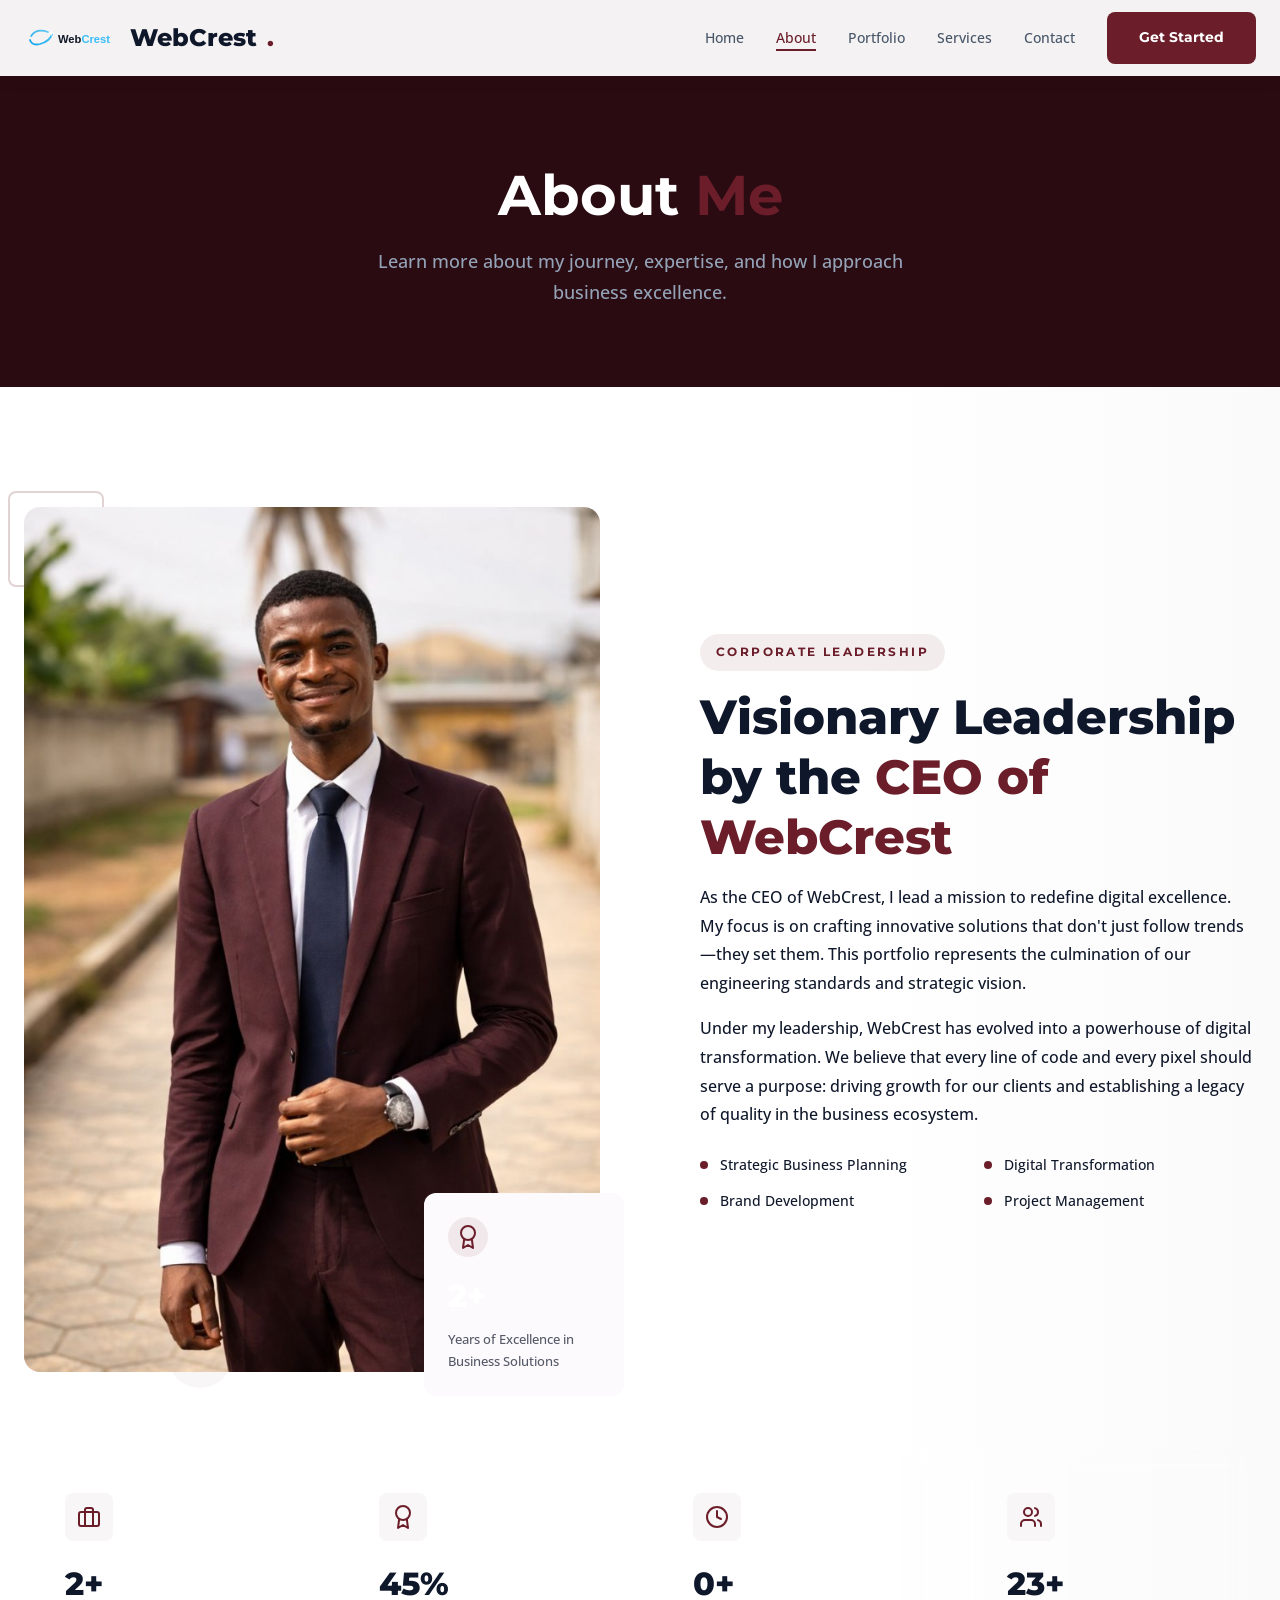
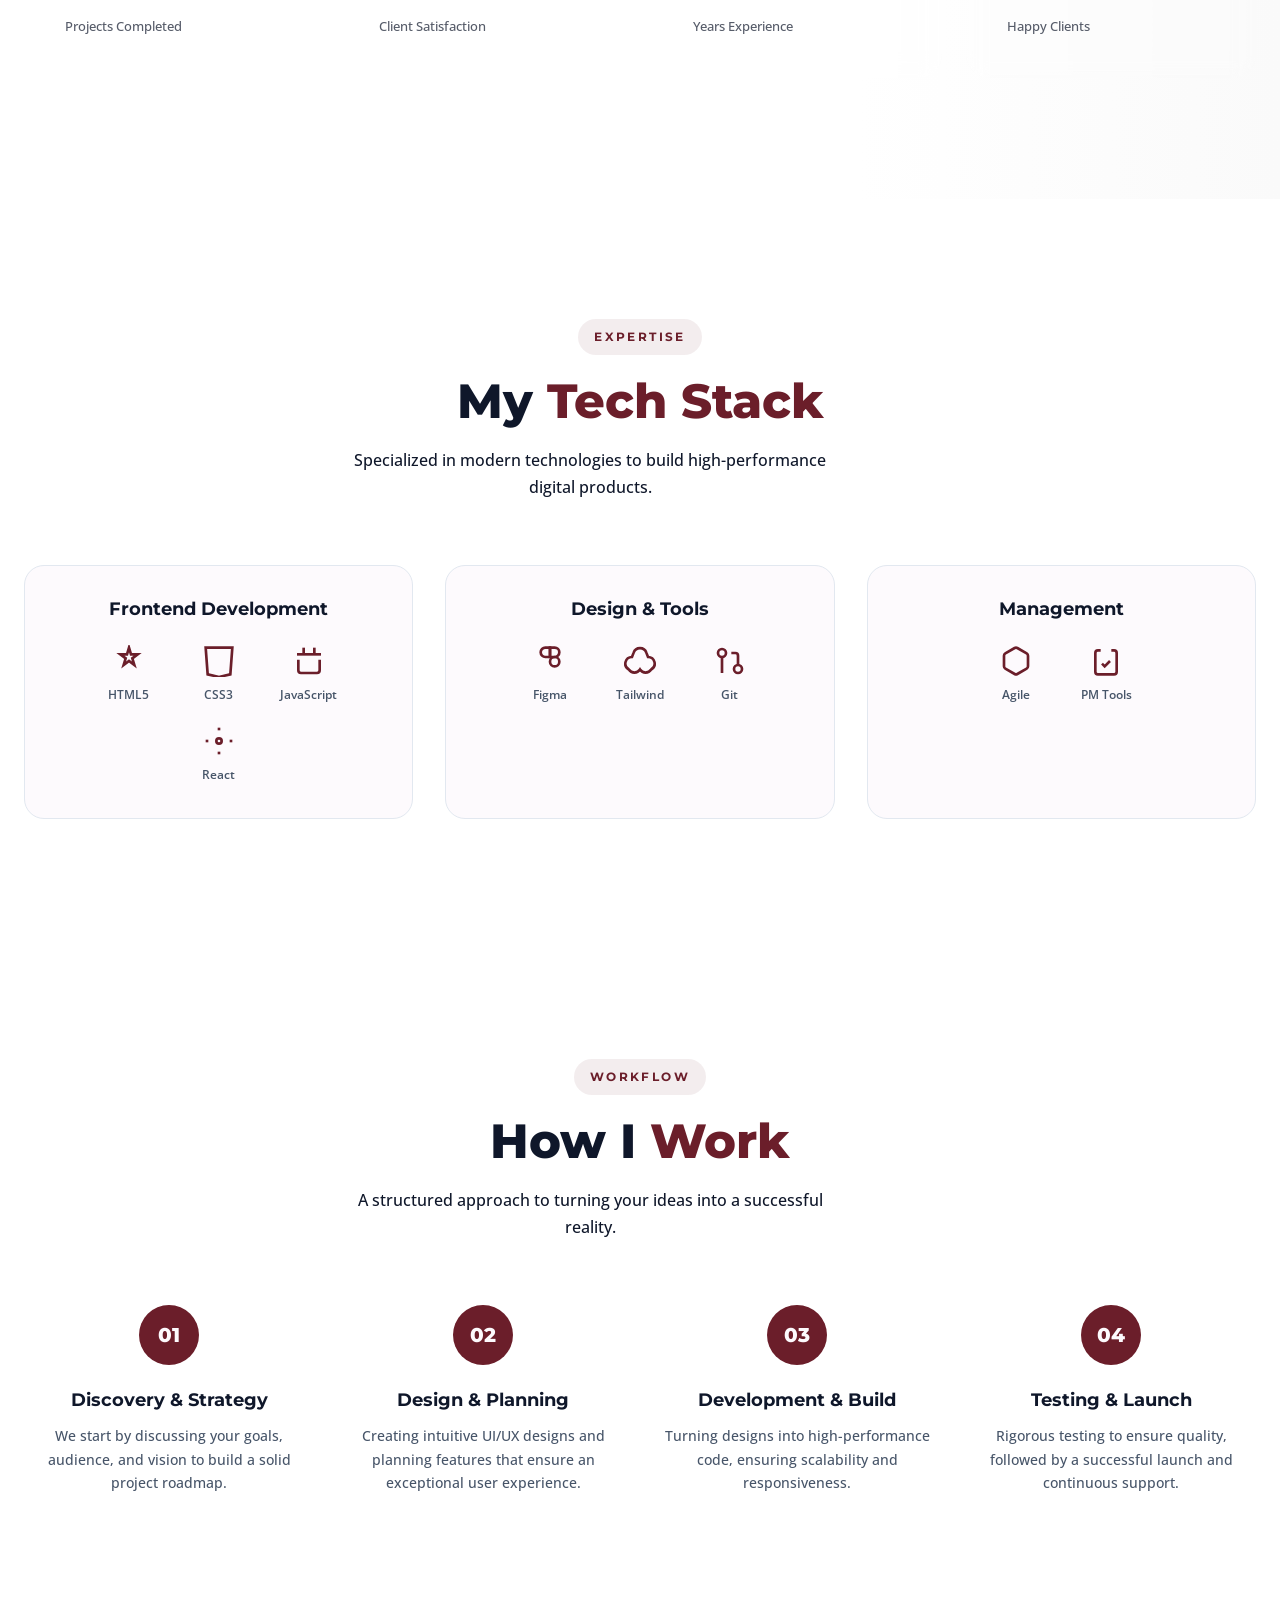
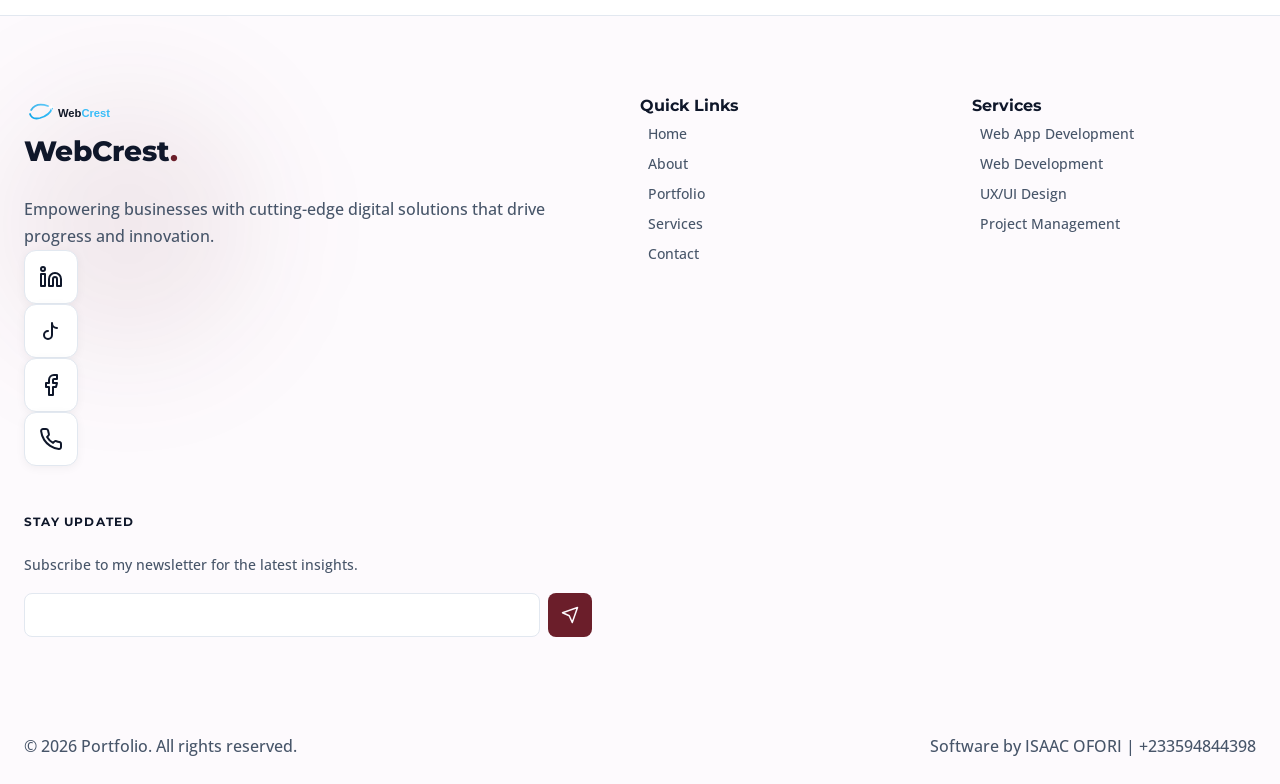
==== about.html @ c92a0d83 "Initial commit" ====
<!DOCTYPE html>
<html lang="en">

<head>
    <meta charset="UTF-8">
    <meta name="viewport" content="width=device-width, initial-scale=1.0">
    <title>About WebCrest | Digital Excellence</title>
    <link rel="preconnect" href="https://fonts.googleapis.com">
    <link rel="preconnect" href="https://fonts.gstatic.com" crossorigin>
    <link
        href="https://fonts.googleapis.com/css2?family=Montserrat:wght@100;200;300;400;500;600;700;800;900&family=Open+Sans:wght@300;400;500;600;700;800&display=swap"
        rel="stylesheet">
    <link rel="stylesheet" href="styles.css">
</head>

<body class="inner-page">
    <!-- Navigation -->
    <nav class="navbar" id="navbar">
        <div class="nav-container">
            <a href="index.html" class="logo">
                <img src="logo.svg" alt="WebCrest Logo" class="logo-img">
                WebCrest<span class="accent">.</span>
            </a>
            <button class="nav-toggle" id="navToggle" aria-label="Toggle menu">
                <span></span>
                <span></span>
                <span></span>
            </button>
            <ul class="nav-menu" id="navMenu">
                <li><a href="index.html" class="nav-link">Home</a></li>
                <li><a href="about.html" class="nav-link active">About</a></li>
                <li><a href="portfolio.html" class="nav-link">Portfolio</a></li>
                <li><a href="services.html" class="nav-link">Services</a></li>
                <li><a href="contact.html" class="nav-link">Contact</a></li>
                <li><a href="contact.html" class="btn-primary">Get Started</a></li>
            </ul>
        </div>
    </nav>

    <!-- Page Header -->
    <section class="page-header">
        <div class="container">
            <h1 class="scroll-animate">About <span class="accent">Me</span></h1>
            <p class="scroll-animate stagger-1">Learn more about my journey, expertise, and how I approach business
                excellence.</p>
        </div>
    </section>

    <!-- About Section -->
    <section id="about" class="about">
        <div class="container">
            <div class="about-grid">
                <div class="about-image-wrapper scroll-animate-left">
                    <div class="about-image">
                        <img src="ceo-portrait.jpg" alt="CEO of WebCrest - Professional Portrait">
                        <div class="experience-card">
                            <div class="exp-icon">
                                <svg width="24" height="24" viewBox="0 0 24 24" fill="none" stroke="currentColor"
                                    stroke-width="2" stroke-linecap="round" stroke-linejoin="round">
                                    <circle cx="12" cy="8" r="7" />
                                    <polyline points="8.21 13.89 7 23 12 20 17 23 15.79 13.88" />
                                </svg>
                            </div>
                            <div class="exp-number">2+</div>
                            <div class="exp-text">Years of Excellence in Business Solutions</div>
                        </div>
                        <div class="deco-square"></div>
                        <div class="deco-circle"></div>
                    </div>
                </div>
                <div class="about-content">
                    <span class="section-label scroll-animate">Corporate Leadership</span>
                    <h2 class="section-title scroll-animate stagger-1">Visionary Leadership by the <span
                            class="accent">CEO of WebCrest</span></h2>
                    <div class="about-text">
                        <p class="scroll-animate stagger-2">As the CEO of WebCrest, I lead a mission to redefine digital
                            excellence. My focus is on crafting innovative solutions that don't just follow trends—they
                            set them. This portfolio represents the culmination of our engineering standards and
                            strategic vision.</p>
                        <p class="scroll-animate stagger-3">Under my leadership, WebCrest has evolved into a powerhouse
                            of digital transformation. We believe that every line of code and every pixel should serve a
                            purpose: driving growth for our clients and establishing a legacy of quality in the business
                            ecosystem.</p>
                    </div>
                    <div class="about-features scroll-animate stagger-4">
                        <div class="feature-item">
                            <span class="feature-dot"></span>
                            <span>Strategic Business Planning</span>
                        </div>
                        <div class="feature-item">
                            <span class="feature-dot"></span>
                            <span>Digital Transformation</span>
                        </div>
                        <div class="feature-item">
                            <span class="feature-dot"></span>
                            <span>Brand Development</span>
                        </div>
                        <div class="feature-item">
                            <span class="feature-dot"></span>
                            <span>Project Management</span>
                        </div>
                    </div>
                </div>
            </div>
            <div class="stats-grid">
                <div class="stat-card scroll-animate-scale stagger-1">
                    <div class="stat-card-icon">
                        <svg width="24" height="24" viewBox="0 0 24 24" fill="none" stroke="currentColor"
                            stroke-width="2" stroke-linecap="round" stroke-linejoin="round">
                            <rect width="20" height="14" x="2" y="7" rx="2" ry="2" />
                            <path d="M16 21V5a2 2 0 0 0-2-2h-4a2 2 0 0 0-2 2v16" />
                        </svg>
                    </div>
                    <div class="stat-card-number" data-target="5">0</div>
                    <div class="stat-card-label">Projects Completed</div>
                </div>
                <div class="stat-card scroll-animate-scale stagger-2">
                    <div class="stat-card-icon">
                        <svg width="24" height="24" viewBox="0 0 24 24" fill="none" stroke="currentColor"
                            stroke-width="2" stroke-linecap="round" stroke-linejoin="round">
                            <circle cx="12" cy="8" r="7" />
                            <polyline points="8.21 13.89 7 23 12 20 17 23 15.79 13.88" />
                        </svg>
                    </div>
                    <div class="stat-card-number" data-target="98" data-suffix="%">0</div>
                    <div class="stat-card-label">Client Satisfaction</div>
                </div>
                <div class="stat-card scroll-animate-scale stagger-3">
                    <div class="stat-card-icon">
                        <svg width="24" height="24" viewBox="0 0 24 24" fill="none" stroke="currentColor"
                            stroke-width="2" stroke-linecap="round" stroke-linejoin="round">
                            <circle cx="12" cy="12" r="10" />
                            <polyline points="12 6 12 12 16 14" />
                        </svg>
                    </div>
                    <div class="stat-card-number" data-target="2">0</div>
                    <div class="stat-card-label">Years Experience</div>
                </div>
                <div class="stat-card scroll-animate-scale stagger-4">
                    <div class="stat-card-icon">
                        <svg width="24" height="24" viewBox="0 0 24 24" fill="none" stroke="currentColor"
                            stroke-width="2" stroke-linecap="round" stroke-linejoin="round">
                            <path d="M16 21v-2a4 4 0 0 0-4-4H6a4 4 0 0 0-4 4v2" />
                            <circle cx="9" cy="7" r="4" />
                            <path d="M22 21v-2a4 4 0 0 0-3-3.87" />
                            <path d="M16 3.13a4 4 0 0 1 0 7.75" />
                        </svg>
                    </div>
                    <div class="stat-card-number" data-target="50">0</div>
                    <div class="stat-card-label">Happy Clients</div>
                </div>
            </div>
        </div>
    </section>

    <!-- Tech Stack Section -->
    <section class="tech-stack section-padding">
        <div class="container">
            <div class="section-header text-center">
                <span class="section-label scroll-animate">Expertise</span>
                <h2 class="section-title scroll-animate stagger-1">My <span class="accent">Tech Stack</span></h2>
                <p class="section-subtitle scroll-animate stagger-2">Specialized in modern technologies to build
                    high-performance digital products.</p>
            </div>
            <div class="tech-grid">
                <!-- Frontend -->
                <div class="tech-category scroll-animate stagger-1">
                    <h3>Frontend Development</h3>
                    <div class="tech-icons">
                        <div class="tech-item" title="HTML5"><svg width="32" height="32" viewBox="0 0 24 24" fill="none"
                                stroke="currentColor" stroke-width="2">
                                <path d="M12 2l1.5 5h5l-4 3 1.5 5-4-3-4 3 1.5-5-4-3h5z" />
                            </svg><span>HTML5</span></div>
                        <div class="tech-item" title="CSS3"><svg width="32" height="32" viewBox="0 0 24 24" fill="none"
                                stroke="currentColor" stroke-width="2">
                                <path d="M2 2l1.5 20 8.5 2 8.5-2 1.5-20h-17z" />
                            </svg><span>CSS3</span></div>
                        <div class="tech-item" title="JavaScript"><svg width="32" height="32" viewBox="0 0 24 24"
                                fill="none" stroke="currentColor" stroke-width="2">
                                <path d="M4 11v8a2 2 0 0 0 2 2h12a2 2 0 0 0 2-2v-8" />
                                <path d="M16 2v4" />
                                <path d="M8 2v4" />
                                <path d="M3 7h18" />
                            </svg><span>JavaScript</span></div>
                        <div class="tech-item" title="React"><svg width="32" height="32" viewBox="0 0 24 24" fill="none"
                                stroke="currentColor" stroke-width="2">
                                <circle cx="12" cy="12" r="2" />
                                <path d="M12 2v2" />
                                <path d="M12 20v2" />
                                <path d="M20 12h2" />
                                <path d="M2 12h2" />
                            </svg><span>React</span></div>
                    </div>
                </div>
                <!-- UI/UX & Design -->
                <div class="tech-category scroll-animate stagger-2">
                    <h3>Design & Tools</h3>
                    <div class="tech-icons">
                        <div class="tech-item" title="Figma"><svg width="32" height="32" viewBox="0 0 24 24" fill="none"
                                stroke="currentColor" stroke-width="2">
                                <path d="M5 5.5A3.5 3.5 0 0 1 8.5 2H12v7H8.5A3.5 3.5 0 0 1 5 5.5z" />
                                <path d="M12 2h3.5A3.5 3.5 0 0 1 19 5.5a3.5 3.5 0 0 1-3.5 3.5H12V2z" />
                                <path d="M12 12.5a3.5 3.5 0 1 1 7 0 3.5 3.5 0 1 1-7 0z" />
                            </svg><span>Figma</span></div>
                        <div class="tech-item" title="Tailwind CSS"><svg width="32" height="32" viewBox="0 0 24 24"
                                fill="none" stroke="currentColor" stroke-width="2">
                                <path
                                    d="M20.39 18.39A5 5 0 0 0 18 9l-1.25-3.25a5 5 0 0 0-9.5 0L6 9A5 5 0 0 0 3.61 18.39a5 5 0 0 0 8.39 0 5 5 0 0 0 8.39 0z" />
                            </svg><span>Tailwind</span></div>
                        <div class="tech-item" title="Git"><svg width="32" height="32" viewBox="0 0 24 24" fill="none"
                                stroke="currentColor" stroke-width="2">
                                <circle cx="18" cy="18" r="3" />
                                <circle cx="6" cy="6" r="3" />
                                <path d="M13 6h3a2 2 0 0 1 2 2v7" />
                                <line x1="6" y1="9" x2="6" y2="21" />
                            </svg><span>Git</span></div>
                    </div>
                </div>
                <!-- Management -->
                <div class="tech-category scroll-animate stagger-3">
                    <h3>Management</h3>
                    <div class="tech-icons">
                        <div class="tech-item" title="Agile"><svg width="32" height="32" viewBox="0 0 24 24" fill="none"
                                stroke="currentColor" stroke-width="2">
                                <path
                                    d="M21 16V8a2 2 0 0 0-1-1.73l-7-4a2 2 0 0 0-2 0l-7 4A2 2 0 0 0 3 8v8a2 2 0 0 0 1 1.73l7 4a2 2 0 0 0 2 0l7-4A2 2 0 0 0 21 16z" />
                            </svg><span>Agile</span></div>
                        <div class="tech-item" title="PM Tools"><svg width="32" height="32" viewBox="0 0 24 24"
                                fill="none" stroke="currentColor" stroke-width="2">
                                <path d="M16 4h2a2 2 0 0 1 2 2v14a2 2 0 0 1-2 2H6a2 2 0 0 1-2-2V6a2 2 0 0 1 2-2h2" />
                                <path d="m9 14 2 2 4-4" />
                            </svg><span>PM Tools</span></div>
                    </div>
                </div>
            </div>
        </div>
    </section>

    <!-- My Process Section -->
    <section class="process section-padding">
        <div class="container">
            <div class="section-header text-center">
                <span class="section-label scroll-animate">Workflow</span>
                <h2 class="section-title scroll-animate stagger-1">How I <span class="accent">Work</span></h2>
                <p class="section-subtitle scroll-animate stagger-2">A structured approach to turning your ideas into a
                    successful reality.</p>
            </div>
            <div class="process-steps">
                <div class="process-step scroll-animate-left stagger-1">
                    <div class="step-number">01</div>
                    <div class="step-content">
                        <h3>Discovery & Strategy</h3>
                        <p>We start by discussing your goals, audience, and vision to build a solid project roadmap.</p>
                    </div>
                </div>
                <div class="process-step scroll-animate-left stagger-2">
                    <div class="step-number">02</div>
                    <div class="step-content">
                        <h3>Design & Planning</h3>
                        <p>Creating intuitive UI/UX designs and planning features that ensure an exceptional user
                            experience.</p>
                    </div>
                </div>
                <div class="process-step scroll-animate-left stagger-3">
                    <div class="step-number">03</div>
                    <div class="step-content">
                        <h3>Development & Build</h3>
                        <p>Turning designs into high-performance code, ensuring scalability and responsiveness.</p>
                    </div>
                </div>
                <div class="process-step scroll-animate-left stagger-4">
                    <div class="step-number">04</div>
                    <div class="step-content">
                        <h3>Testing & Launch</h3>
                        <p>Rigorous testing to ensure quality, followed by a successful launch and continuous support.
                        </p>
                    </div>
                </div>
            </div>
        </div>
    </section>

    <!-- Footer -->
    <footer class="footer">
        <div class="footer-bg">
            <div class="gradient-orb orb-1"></div>
            <div class="gradient-orb orb-2"></div>
        </div>
        <div class="container">
            <div class="footer-grid">
                <div class="footer-brand scroll-animate">
                    <a href="index.html" class="footer-logo logo" style="font-size: 28px; margin-bottom: 20px;">
                        <img src="logo.svg" alt="WebCrest Logo" class="logo-img">
                        WebCrest<span class="accent">.</span>
                    </a>
                    <p class="footer-desc">Empowering businesses with cutting-edge digital solutions that drive progress
                        and innovation.</p>
                    <div class="footer-social">
                        <a href="https://www.linkedin.com/search/results/all/?keywords=ISAAC%20OFORI" target="_blank"
                            class="social-link" title="LinkedIn"><svg width="18" height="18" viewBox="0 0 24 24"
                                fill="none" stroke="currentColor" stroke-width="2" stroke-linecap="round"
                                stroke-linejoin="round">
                                <path
                                    d="M16 8a6 6 0 0 1 6 6v7h-4v-7a2 2 0 0 0-2-2 2 2 0 0 0-2 2v7h-4v-7a6 6 0 0 1 6-6z" />
                                <rect width="4" height="12" x="2" y="9" />
                                <circle cx="4" cy="4" r="2" />
                            </svg></a>
                        <a href="https://www.tiktok.com/@isaacofori" target="_blank" class="social-link"
                            title="TikTok"><svg width="18" height="18" viewBox="0 0 24 24" fill="none"
                                stroke="currentColor" stroke-width="2" stroke-linecap="round" stroke-linejoin="round">
                                <path d="M9 12a4 4 0 1 0 4 4V4a5 5 0 0 0 5 5" />
                            </svg></a>
                        <a href="https://www.facebook.com/isaacofori.official" target="_blank" class="social-link"
                            title="Facebook"><svg width="18" height="18" viewBox="0 0 24 24" fill="none"
                                stroke="currentColor" stroke-width="2" stroke-linecap="round" stroke-linejoin="round">
                                <path d="M18 2h-3a5 5 0 0 0-5 5v3H7v4h3v8h4v-8h3l1-4h-4V7a1 1 0 0 1 1-1h3z" />
                            </svg></a>
                        <a href="https://wa.me/233594844398" target="_blank" class="social-link" title="WhatsApp"><svg
                                width="18" height="18" viewBox="0 0 24 24" fill="none" stroke="currentColor"
                                stroke-width="2" stroke-linecap="round" stroke-linejoin="round">
                                <path
                                    d="M22 16.92v3a2 2 0 0 1-2.18 2 19.79 19.79 0 0 1-8.63-3.07 19.5 19.5 0 0 1-6-6 19.79 19.79 0 0 1-3.07-8.67A2 2 0 0 1 4.11 2h3a2 2 0 0 1 2 1.72 12.84 12.84 0 0 0 .7 2.81 2 2 0 0 1-.45 2.11L8.09 9.91a16 16 0 0 0 6 6l1.27-1.27a2 2 0 0 1 2.11-.45 12.84 12.84 0 0 0 2.81.7A2 2 0 0 1 22 16.92z" />
                            </svg></a>
                    </div>
                </div>
                <div class="footer-nav scroll-animate stagger-1">
                    <h4>Quick Links</h4>
                    <ul class="footer-links">
                        <li><a href="index.html">Home</a></li>
                        <li><a href="about.html">About</a></li>
                        <li><a href="portfolio.html">Portfolio</a></li>
                        <li><a href="services.html">Services</a></li>
                        <li><a href="contact.html">Contact</a></li>
                    </ul>
                </div>
                <div class="footer-services scroll-animate stagger-2">
                    <h4>Services</h4>
                    <ul class="footer-links">
                        <li><a href="services.html">Web App Development</a></li>
                        <li><a href="services.html">Web Development</a></li>
                        <li><a href="services.html">UX/UI Design</a></li>
                        <li><a href="services.html">Project Management</a></li>
                    </ul>
                </div>
                <div class="footer-newsletter scroll-animate stagger-3">
                    <h4>Stay Updated</h4>
                    <p>Subscribe to my newsletter for the latest insights.</p>
                    <form class="newsletter-form" id="newsletterForm">
                        <input type="email" placeholder="Email Address" required>
                        <button type="submit">
                            <svg width="18" height="18" viewBox="0 0 24 24" fill="none" stroke="currentColor"
                                stroke-width="2" stroke-linecap="round" stroke-linejoin="round">
                                <path d="m22 2-7 20-4-9-9-4 20-7z" />
                            </svg>
                        </button>
                    </form>
                    <div class="subscribe-success" id="subscribeSuccess" style="display: none;">Successfully subscribed!
                    </div>
                </div>
            </div>
            <div class="footer-bottom">
                <p>&copy; 2026 Portfolio. All rights reserved.</p>
                <p class="credits">Software by ISAAC OFORI | +233594844398</p>
            </div>
        </div>
    </footer>

    <script src="script.js"></script>
</body>

</html>
---- styles.css ----
/* ============================================
   PROFESSIONAL BUSINESS PORTFOLIO
   Modern CSS with Animations
   ============================================ */

/* CSS Variables */
:root {
    --color-primary: #ffffff;
    /* Pure White */
    --color-secondary: #fdfafd;
    /* Soft Warm Gray to complement maroon */
    --color-accent: #6b1e2a;
    /* Professional Maroon from suit */
    --color-accent-dark: #4a151d;
    /* Deep Burgundy for hover */
    --color-accent-soft: rgba(107, 30, 42, 0.08);
    --color-neutral: #f8f6f6;
    /* Light warm neutral */

    --color-text: #0f172a;
    /* High-contrast Navy Black */
    --color-text-muted: #475569;
    /* Professional Subtext Gray */
    --color-border: #e2e8f0;
    /* Soft border */

    --font-display: 'Montserrat', sans-serif;
    --font-body: 'Open Sans', sans-serif;

    --ease-push: cubic-bezier(0.34, 1.56, 0.64, 1);
    --ease-expo-out: cubic-bezier(0.16, 1, 0.3, 1);
    --ease-smooth: cubic-bezier(0.4, 0, 0.2, 1);

    --shadow-premium: 0 20px 50px rgba(74, 21, 29, 0.15);
    --shadow-glow: 0 0 20px rgba(107, 30, 42, 0.2);
}

/* Reset & Base */
*,
*::before,
*::after {
    margin: 0;
    padding: 0;
    box-sizing: border-box;
}

html {
    scroll-behavior: smooth;
}

body {
    font-family: var(--font-body);
    line-height: 1.7;
    /* More air for readability */
    color: var(--color-text);
    background-color: var(--color-primary);
    overflow-x: hidden;
    -webkit-font-smoothing: antialiased;
    font-weight: 500;
    /* Slightly heavier than normal */
}

section {
    position: relative;
    background-color: var(--color-primary);
}

.section-padding {
    padding: 120px 0;
}

.navbar.scrolled {
    background: rgba(255, 255, 255, 0.95);
    backdrop-filter: blur(10px);
    border-bottom: 1px solid var(--color-border);
    box-shadow: 0 4px 20px rgba(0, 0, 0, 0.03);
}

.nav-link:hover,
.nav-link.active {
    color: var(--color-accent) !important;
}

.service-card-icon,
.stat-card-icon,
.portfolio-arrow svg {
    color: var(--color-accent);
}

.logo {
    color: #111827;
}

/* Custom Scrollbar */
::-webkit-scrollbar {
    width: 10px;
}

::-webkit-scrollbar-track {
    background: var(--color-primary);
}

::-webkit-scrollbar-thumb {
    background: #cbd5e1;
    border-radius: 5px;
    border: 3px solid var(--color-primary);
}

::-webkit-scrollbar-thumb:hover {
    background: var(--color-accent);
}

h1,
h2,
h3,
h4,
h5,
h6 {
    font-family: var(--font-display);
    color: var(--color-text);
    line-height: 1.25;
    font-weight: 700;
    text-rendering: optimizeLegibility;
}

a {
    text-decoration: none;
    color: inherit;
}

ul {
    list-style: none;
}

img {
    max-width: 100%;
    height: auto;
    display: block;
}

.container {
    width: 100%;
    max-width: 1400px;
    margin: 0 auto;
    padding: 0 24px;
}

.accent {
    color: var(--color-accent);
}

/* ============================================
   BUTTONS
   ============================================ */
.btn-primary,
.btn-secondary {
    display: inline-flex;
    align-items: center;
    justify-content: center;
    gap: 8px;
    padding: 14px 32px;
    font-family: var(--font-display);
    font-size: 14px;
    font-weight: 600;
    border-radius: 8px;
    transition: all 0.3s var(--ease-expo-out);
    cursor: pointer;
    border: none;
}

.btn-primary {
    background: var(--color-accent);
    color: #ffffff !important;
    font-weight: 700;
}

.btn-primary:hover {
    transform: translateY(-5px);
    background: var(--color-accent-dark);
}

.btn-secondary {
    background: transparent;
    color: var(--color-text);
    border: 1px solid var(--color-border);
}

.btn-secondary:hover {
    background: var(--color-secondary);
}

.btn-full {
    width: 100%;
}

/* ============================================
   NAVIGATION
   ============================================ */
.navbar {
    position: fixed;
    top: 0;
    left: 0;
    width: 100%;
    z-index: 1000;
    padding: 24px 0;
    transition: all 0.4s var(--ease-expo-out);
    background: transparent;
}

.navbar.scrolled {
    background: rgba(255, 255, 255, 0.95);
    backdrop-filter: blur(10px);
    -webkit-backdrop-filter: blur(10px);
    padding: 16px 0;
    border-bottom: 1px solid var(--color-border);
}

.scrolled .nav-link,
.scrolled .logo {
    color: var(--color-text);
}

.scrolled .nav-link:hover {
    color: var(--color-accent);
}

/* Page Header for Multi-page */
.page-header {
    padding: 160px 0 80px;
    background: #2a0b11;
    /* Deep Burgundy */
    color: #ffffff;
    /* High-contrast White */
    text-align: center;
}

.page-header h1 {
    font-size: clamp(36px, 5vw, 56px);
    margin-bottom: 16px;
    color: #ffffff;
    /* Explicit White */
}

.page-header p {
    font-size: 18px;
    max-width: 600px;
    margin: 0 auto;
    color: #94a3b8;
    /* Light text on dark bg */
}

.inner-page .navbar {
    background: rgba(255, 255, 255, 0.95);
    backdrop-filter: blur(10px);
    box-shadow: 0 2px 20px rgba(0, 0, 0, 0.05);
    padding: 12px 0;
}

.nav-link.active {
    color: var(--color-accent);
}

.nav-link.active::after {
    width: 100%;
}

.nav-container {
    display: flex;
    align-items: center;
    justify-content: space-between;
    max-width: 1400px;
    margin: 0 auto;
    padding: 0 24px;
}

.logo {
    display: flex;
    align-items: center;
    gap: 10px;
    font-family: var(--font-display);
    font-size: 24px;
    font-weight: 800;
    color: var(--color-text);
}

.logo-img {
    height: 32px;
    width: auto;
}

.nav-menu {
    display: flex;
    align-items: center;
    gap: 32px;
}

.nav-link {
    font-size: 14px;
    font-weight: 500;
    color: var(--color-text-muted);
    position: relative;
    transition: color 0.3s;
}

.nav-link::after {
    content: '';
    position: absolute;
    bottom: -4px;
    left: 50%;
    width: 0;
    height: 2px;
    background: var(--color-accent);
    transition: all 0.3s var(--ease-expo-out);
    transform: translateX(-50%);
}

.nav-link:hover {
    color: var(--color-accent);
}

.nav-link:hover::after {
    width: 100%;
}

.nav-toggle {
    display: none;
    flex-direction: column;
    gap: 5px;
    background: none;
    border: none;
    cursor: pointer;
    padding: 5px;
}

.nav-toggle span {
    display: block;
    width: 24px;
    height: 2px;
    background: var(--color-text);
    transition: all 0.3s var(--ease-expo-out);
}

/* ============================================
   HERO SECTION
   ============================================ */
.hero {
    position: relative;
    min-height: 100vh;
    display: flex;
    align-items: center;
    background: radial-gradient(circle at 0% 0%, rgba(107, 30, 42, 0.05) 0%, transparent 50%),
        radial-gradient(circle at 100% 100%, rgba(107, 30, 42, 0.05) 0%, transparent 50%),
        var(--color-primary);
    overflow: hidden;
    padding-top: 100px;
}

.section-label {
    display: inline-block;
    padding: 8px 16px;
    background: var(--color-accent-soft);
    color: var(--color-accent);
    font-family: var(--font-display);
    font-size: 12px;
    font-weight: 700;
    text-transform: uppercase;
    letter-spacing: 2px;
    border-radius: 100px;
    margin-bottom: 24px;
}

.hero-subtitle {
    color: var(--color-text-muted);
    font-size: 1.1rem;
    max-width: 600px;
    margin-bottom: 40px;
    line-height: 1.8;
}

.hero-shapes {
    position: absolute;
    inset: 0;
    pointer-events: none;
    overflow: hidden;
}

.shape {
    position: absolute;
    opacity: 0.1;
}

.circle-large {
    width: 500px;
    height: 500px;
    border: 2px solid var(--color-primary);
    border-radius: 50%;
    top: -100px;
    right: -100px;
    animation: float 5s ease-in-out infinite;
}

.circle-small {
    width: 120px;
    height: 120px;
    background: var(--color-accent);
    border-radius: 50%;
    top: 25%;
    right: 25%;
    animation: float 5s ease-in-out infinite 1s;
}

.rectangle {
    width: 80px;
    height: 80px;
    border: 2px solid var(--color-accent);
    bottom: 80px;
    right: 40px;
    transform: rotate(12deg);
    animation: float 5s ease-in-out infinite 2s;
}

.dots {
    top: 33%;
    left: 40px;
    display: grid;
    grid-template-columns: repeat(4, 8px);
    gap: 12px;
}

.dots::before {
    content: '';
    grid-column: 1 / -1;
    display: grid;
    grid-template-columns: repeat(4, 8px);
    gap: 12px;
}

.dots::before,
.dots::after {
    content: '';
}

.dots,
.dots::before,
.dots::after {
    background-image: radial-gradient(circle, var(--color-primary) 4px, transparent 4px);
    background-size: 20px 20px;
    width: 80px;
    height: 80px;
}

.curved-line {
    bottom: 0;
    right: 0;
    width: 50%;
    height: 50%;
    opacity: 0.1;
}

.hero-grid {
    display: grid;
    grid-template-columns: 1fr 1fr;
    gap: 60px;
    align-items: center;
}

.hero-content {
    max-width: 600px;
}

.availability-badge {
    display: inline-flex;
    align-items: center;
    gap: 8px;
    padding: 8px 16px;
    background: var(--color-neutral);
    border-radius: 50px;
    font-size: 12px;
    font-weight: 600;
    text-transform: uppercase;
    letter-spacing: 0.1em;
    margin-bottom: 24px;
    animation: fadeInUp 0.8s var(--ease-expo-out) 0.2s both;
}

.pulse-dot {
    width: 8px;
    height: 8px;
    background: var(--color-accent);
    border-radius: 50%;
    animation: pulse 2s ease-in-out infinite;
}

.hero-title {
    font-size: clamp(38px, 6vw, 70px);
    font-weight: 900;
    /* Max weight for maximum clarity */
    color: #020617;
    margin-bottom: 24px;
    letter-spacing: -1px;
}

.hero-title span {
    display: block;
    animation: fadeInUp 0.8s var(--ease-expo-out) both;
}

.hero-title span:nth-child(1) {
    animation-delay: 0.4s;
}

.hero-title span:nth-child(2) {
    animation-delay: 0.5s;
}

.hero-subtitle {
    color: #334155;
    /* Slate-700: Strong readability */
    font-size: 1.2rem;
    font-weight: 500;
    opacity: 1;
}

.hero-buttons {
    display: flex;
    gap: 16px;
    margin-bottom: 48px;
    animation: fadeInUp 0.8s var(--ease-expo-out) 0.9s both;
    flex-wrap: wrap;
}

.hero-stats {
    display: flex;
    gap: 40px;
    padding-top: 32px;
    border-top: 1px solid var(--color-border);
    animation: fadeInUp 0.8s var(--ease-expo-out) 1.1s both;
}

.stat-item .stat-number {
    font-family: var(--font-display);
    font-size: 32px;
    font-weight: 800;
    color: var(--color-text);
}

.stat-item .stat-label {
    font-size: 13px;
    color: var(--color-text);
    opacity: 0.6;
}

/* Hero Visual */
.hero-visual {
    display: flex;
    justify-content: center;
    align-items: center;
    animation: fadeIn 1s var(--ease-expo-out) 0.6s both;
}

.orbit-container {
    position: relative;
    width: 400px;
    height: 400px;
}

.orbit {
    position: absolute;
    border-radius: 50%;
    border: 2px solid var(--color-border);
}

.orbit-1 {
    inset: 0;
    animation: float 5s ease-in-out infinite;
}

.orbit-2 {
    inset: 32px;
    border-color: var(--color-accent);
    opacity: 0.2;
    animation: float 5s ease-in-out infinite 0.5s;
}

.center-card {
    position: absolute;
    inset: 64px;
    background: linear-gradient(135deg, var(--color-neutral), var(--color-secondary));
    border-radius: 50%;
    display: flex;
    flex-direction: column;
    align-items: center;
    justify-content: center;
    box-shadow: var(--shadow-card);
    animation: float 5s ease-in-out infinite 1s;
}

.center-stat {
    font-family: var(--font-display);
    font-size: 56px;
    font-weight: 800;
    color: var(--color-accent);
}

.center-label {
    font-size: 14px;
    font-weight: 500;
    color: var(--color-text);
}

.floating-element {
    position: absolute;
    animation: float 5s ease-in-out infinite;
}

.fe-1 {
    width: 60px;
    height: 60px;
    background: var(--color-accent);
    border-radius: 8px;
    top: -20px;
    right: 30%;
    transform: rotate(12deg);
    animation-delay: 0.3s;
    box-shadow: var(--shadow-accent);
}

.fe-2 {
    width: 45px;
    height: 45px;
    background: var(--color-primary);
    border-radius: 50%;
    bottom: 40px;
    left: -15px;
    animation-delay: 0.8s;
}

.fe-3 {
    width: 30px;
    height: 30px;
    border: 2px solid var(--color-accent);
    border-radius: 50%;
    top: 35%;
    right: -10px;
    animation-delay: 1.2s;
}

/* Scroll Indicator */
.scroll-indicator {
    position: absolute;
    bottom: 40px;
    left: 50%;
    transform: translateX(-50%);
    animation: bounce 2s ease-in-out infinite;
}

.mouse {
    width: 24px;
    height: 40px;
    border: 2px solid var(--color-primary);
    border-radius: 12px;
    display: flex;
    justify-content: center;
    padding-top: 8px;
    opacity: 0.3;
}

.wheel {
    width: 4px;
    height: 8px;
    background: var(--color-accent);
    border-radius: 2px;
    animation: scrollWheel 2s ease-in-out infinite;
}

/* ============================================
   SECTION COMMON STYLES
   ============================================ */
.section-label {
    display: inline-block;
    font-size: 12px;
    font-weight: 700;
    text-transform: uppercase;
    letter-spacing: 0.2em;
    color: var(--color-accent);
    margin-bottom: 16px;
}

.section-title {
    font-size: clamp(32px, 4vw, 48px);
    font-weight: 800;
    color: var(--color-text);
    margin-bottom: 16px;
}

.section-subtitle {
    font-size: 16px;
    color: var(--color-text);
    opacity: 0.7;
    max-width: 500px;
}

.section-header {
    text-align: center;
    max-width: 600px;
    margin: 0 auto 64px;
}

.text-center {
    text-align: center;
}

/* ============================================
   ABOUT SECTION
   ============================================ */
.about {
    padding: 120px 0;
    background: var(--color-secondary);
    position: relative;
    overflow: hidden;
}

.about::before {
    content: '';
    position: absolute;
    top: 0;
    right: 0;
    width: 33%;
    height: 100%;
    background: linear-gradient(to left, rgba(245, 245, 245, 0.5), transparent);
    pointer-events: none;
}

.about-grid {
    display: grid;
    grid-template-columns: 1fr 1fr;
    gap: 80px;
    align-items: center;
    margin-bottom: 80px;
}

.about-image {
    position: relative;
}

.about-image img {
    width: 100%;
    border-radius: 16px;
    box-shadow: var(--shadow-card-hover);
    transition: transform 0.7s var(--ease-expo-out);
}

.about-image:hover img {
    transform: scale(1.03);
}

.experience-card {
    position: absolute;
    bottom: -24px;
    right: -24px;
    background: var(--color-secondary);
    border-radius: 12px;
    padding: 24px;
    box-shadow: var(--shadow-card-hover);
    max-width: 200px;
    animation: float 5s ease-in-out infinite;
}

.exp-icon {
    width: 40px;
    height: 40px;
    background: var(--color-accent-soft);
    border-radius: 50%;
    display: flex;
    align-items: center;
    justify-content: center;
    color: var(--color-accent);
    margin-bottom: 12px;
}

.exp-number {
    font-family: var(--font-display);
    font-size: 32px;
    font-weight: 800;
    color: var(--color-primary);
    margin-bottom: 4px;
}

.exp-text {
    font-size: 13px;
    color: var(--color-text);
    opacity: 0.7;
}

.deco-square {
    position: absolute;
    top: -16px;
    left: -16px;
    width: 96px;
    height: 96px;
    border: 2px solid var(--color-accent);
    border-radius: 8px;
    opacity: 0.2;
    z-index: -1;
}

.deco-circle {
    position: absolute;
    bottom: -16px;
    left: 25%;
    width: 64px;
    height: 64px;
    background: var(--color-neutral);
    border-radius: 50%;
    z-index: -1;
}

.about-content {
    padding-left: 20px;
}

.about-text {
    margin-bottom: 24px;
}

.about-text p {
    margin-bottom: 16px;
    color: var(--color-text);
    opacity: 0.8;
    line-height: 1.8;
}

.about-features {
    display: grid;
    grid-template-columns: 1fr 1fr;
    gap: 12px;
    margin-bottom: 32px;
}

.feature-item {
    display: flex;
    align-items: center;
    gap: 12px;
    font-size: 14px;
    font-weight: 500;
}

.feature-dot {
    width: 8px;
    height: 8px;
    background: var(--color-accent);
    border-radius: 50%;
}

/* Stats Grid */
.stats-grid {
    display: grid;
    grid-template-columns: repeat(4, 1fr);
    gap: 24px;
}

.stat-card,
.portfolio-card,
.service-card,
.testimonial-card,
.info-card {
    background: rgba(255, 255, 255, 0.03);
    border: 1px solid rgba(255, 255, 255, 0.05);
    border-radius: 24px;
    padding: 40px;
    transition: all 0.5s var(--ease-expo-out);
    backdrop-filter: blur(10px);
}

.stat-card:hover,
.service-card:hover,
.portfolio-card:hover {
    transform: translateY(-10px);
    background: rgba(255, 255, 255, 0.06);
    border-color: var(--color-accent);
    box-shadow: 0 30px 60px rgba(0, 0, 0, 0.5);
}

.stat-card h3,
.service-card h3,
.portfolio-card h3 {
    color: var(--color-text);
}

.stat-card p,
.service-card p,
.portfolio-card p {
    color: var(--color-text-muted);
}

.stat-card-icon {
    width: 48px;
    height: 48px;
    background: var(--color-neutral);
    border-radius: 8px;
    display: flex;
    align-items: center;
    justify-content: center;
    margin-bottom: 16px;
    transition: all 0.3s;
}

.stat-card:hover .stat-card-icon {
    background: var(--color-accent);
    color: var(--color-secondary);
}

.stat-card-number {
    font-family: var(--font-display);
    font-size: 32px;
    font-weight: 800;
    color: var(--color-text);
    margin-bottom: 4px;
    transition: color 0.3s;
}

.stat-card:hover .stat-card-number {
    color: var(--color-accent);
}

.stat-card-label {
    font-size: 13px;
    color: var(--color-text);
    opacity: 0.7;
}

/* ============================================
   PORTFOLIO SECTION
   ============================================ */
.portfolio {
    padding: 120px 0;
    position: relative;
}

.portfolio,
.services,
.about,
.tech-stack,
.contact {
    background-color: var(--color-primary);
}

.portfolio::before,
.portfolio::after {
    content: '';
    position: absolute;
    left: 0;
    right: 0;
    height: 120px;
    pointer-events: none;
}

.portfolio::before {
    top: 0;
    background: linear-gradient(to bottom, var(--color-secondary), transparent);
}

.portfolio::after {
    bottom: 0;
    background: linear-gradient(to top, var(--color-secondary), transparent);
}

.portfolio-grid {
    display: grid;
    grid-template-columns: repeat(3, 1fr);
    gap: 24px;
    margin-bottom: 48px;
}

.portfolio-card {
    background: var(--color-secondary);
    border-radius: 16px;
    overflow: hidden;
    box-shadow: var(--shadow-card);
    transition: all 0.5s var(--ease-expo-out);
    position: relative;
}

.portfolio-card:hover {
    transform: translateY(-8px);
    box-shadow: var(--shadow-card-hover);
}

.portfolio-card.featured {
    grid-column: span 2;
    grid-row: span 1;
}

.portfolio-image {
    position: relative;
    overflow: hidden;
    aspect-ratio: 4/3;
}

.portfolio-card.featured .portfolio-image {
    aspect-ratio: 16/9;
}

.portfolio-image img {
    width: 100%;
    height: 100%;
    object-fit: cover;
    transition: transform 0.7s var(--ease-expo-out);
}

.portfolio-card:hover .portfolio-image img {
    transform: scale(1.1);
}

.portfolio-overlay {
    position: absolute;
    inset: 0;
    background: linear-gradient(to top, rgba(0, 0, 0, 0.9), rgba(0, 0, 0, 0.5), transparent);
    display: flex;
    flex-direction: column;
    justify-content: flex-end;
    padding: 24px;
    opacity: 0;
    transition: opacity 0.5s var(--ease-expo-out);
}

.portfolio-card:hover .portfolio-overlay {
    opacity: 1;
}

.portfolio-tags {
    display: flex;
    flex-wrap: wrap;
    gap: 8px;
    margin-bottom: 12px;
}

.portfolio-tags span {
    padding: 4px 12px;
    background: rgba(255, 255, 255, 0.2);
    backdrop-filter: blur(4px);
    border-radius: 50px;
    font-size: 11px;
    font-weight: 500;
    color: var(--color-secondary);
}

.portfolio-overlay h3 {
    color: var(--color-secondary);
    font-size: 20px;
    margin-bottom: 8px;
}

.portfolio-overlay p {
    color: rgba(255, 255, 255, 0.8);
    font-size: 14px;
    margin-bottom: 16px;
    display: -webkit-box;
    -webkit-line-clamp: 2;
    line-clamp: 2;
    -webkit-box-orient: vertical;
    overflow: hidden;
}

.portfolio-link {
    display: inline-flex;
    align-items: center;
    gap: 8px;
    color: var(--color-secondary);
    font-weight: 500;
    transition: color 0.3s;
}

.portfolio-link:hover {
    color: var(--color-accent);
}

.portfolio-content {
    padding: 20px;
    transition: opacity 0.3s;
}

.portfolio-card:hover .portfolio-content {
    opacity: 0;
}

.portfolio-category {
    font-size: 11px;
    font-weight: 700;
    text-transform: uppercase;
    letter-spacing: 0.1em;
    color: var(--color-accent);
    margin-bottom: 8px;
    display: block;
}

.portfolio-content h3 {
    font-size: 18px;
    margin-bottom: 8px;
    transition: color 0.3s;
}

.portfolio-card:hover .portfolio-content h3 {
    color: var(--color-accent);
}

.portfolio-content p {
    font-size: 14px;
    color: var(--color-text);
    opacity: 0.7;
    display: -webkit-box;
    -webkit-line-clamp: 2;
    -webkit-box-orient: vertical;
    line-clamp: 2;
    overflow: hidden;
}

.portfolio-arrow {
    position: absolute;
    top: 16px;
    right: 16px;
    width: 40px;
    height: 40px;
    background: var(--color-secondary);
    border-radius: 50%;
    display: flex;
    align-items: center;
    justify-content: center;
    opacity: 0;
    transform: scale(0.75);
    transition: all 0.5s var(--ease-expo-out);
    box-shadow: var(--shadow-card);
}

.portfolio-card:hover .portfolio-arrow {
    opacity: 1;
    transform: scale(1);
}

/* Services CTA */
.services-cta {
    background: #0f172a;
    /* Dark Navy for Contrast */
    border-radius: 24px;
    padding: 48px;
    display: flex;
    align-items: center;
    justify-content: space-between;
    gap: 32px;
}

.cta-content h3 {
    color: #ffffff;
    font-size: 24px;
    margin-bottom: 8px;
}

.cta-content p {
    color: rgba(255, 255, 255, 0.8);
}

.cta-button {
    display: inline-flex;
    align-items: center;
    gap: 8px;
    padding: 16px 32px;
    background: var(--color-accent);
    color: #000000;
    font-family: var(--font-display);
    font-size: 14px;
    font-weight: 600;
    border-radius: 8px;
    transition: all 0.3s var(--ease-expo-out);
    white-space: nowrap;
}

.cta-button:hover {
    background: var(--color-secondary);
    color: var(--color-primary);
    transform: translateY(-3px);
}

.footer {
    background: #050508;
    border-top: 1px solid var(--color-border);
    padding: 100px 0 50px;
}

.footer-desc,
.footer-links a,
.footer-newsletter p,
.footer-bottom p {
    color: var(--color-text-muted);
}

.social-link {
    width: 54px;
    height: 54px;
    background: #ffffff;
    border: 1px solid var(--color-border);
    color: var(--color-text);
    display: flex;
    align-items: center;
    justify-content: center;
    border-radius: 12px;
    transition: all 0.3s var(--ease-push);
    box-shadow: 0 2px 10px rgba(0, 0, 0, 0.05);
}

.social-link svg {
    width: 24px;
    /* Larger icons */
    height: 24px;
}

.social-link:hover {
    background: var(--color-accent);
    color: #000000;
    border-color: var(--color-accent);
    transform: translateY(-8px) scale(1.1);
}

.accent {
    color: var(--color-accent);
}

/* ============================================
   SERVICES SECTION
   ============================================ */
.services {
    padding: 120px 0;
    background: var(--color-secondary);
    position: relative;
    overflow: hidden;
}

.services-bg {
    position: absolute;
    inset: 0;
    pointer-events: none;
}

.connector-lines {
    position: absolute;
    top: 50%;
    left: 50%;
    transform: translate(-50%, -50%);
    width: 100%;
    height: 100%;
    opacity: 0.05;
}

.gradient-orb {
    position: absolute;
    border-radius: 50%;
    filter: blur(60px);
}

.orb-1 {
    width: 256px;
    height: 256px;
    background: rgba(201, 48, 44, 0.05);
    top: 80px;
    left: 40px;
}

.orb-2 {
    width: 384px;
    height: 384px;
    background: var(--color-neutral);
    bottom: 80px;
    right: 40px;
}

.services-grid {
    display: grid;
    grid-template-columns: repeat(3, 1fr);
    gap: 24px;
    margin-bottom: 80px;
}

.service-card {
    background: var(--color-secondary);
    border: 1px solid var(--color-border);
    border-radius: 16px;
    padding: 32px;
    position: relative;
    transition: all 0.5s var(--ease-expo-out);
}

.service-card:nth-child(1) {
    transform: rotate(-1deg);
}

.service-card:nth-child(2) {
    transform: rotate(0.5deg);
}

.service-card:nth-child(3) {
    transform: rotate(-0.5deg);
}

.service-card:nth-child(4) {
    transform: rotate(1deg);
}

.service-card:nth-child(5) {
    transform: rotate(-0.5deg);
}

.service-card:nth-child(6) {
    transform: rotate(0.5deg);
}

.service-card:hover {
    transform: translateY(-10px) rotate(0deg);
    border-color: var(--color-accent);
    box-shadow: var(--shadow-card-hover);
}

.service-icon {
    width: 64px;
    height: 64px;
    background: var(--color-neutral);
    border-radius: 12px;
    display: flex;
    align-items: center;
    justify-content: center;
    margin-bottom: 24px;
    transition: all 0.3s var(--ease-expo-out);
}

.service-card:hover .service-icon {
    background: var(--color-accent);
    color: var(--color-secondary);
    transform: scale(1.1) rotate(6deg);
}

.service-card h3 {
    font-size: 20px;
    margin-bottom: 12px;
    transition: color 0.3s;
}

.service-card:hover h3 {
    color: var(--color-accent);
}

.service-card p {
    font-size: 14px;
    color: var(--color-text);
    opacity: 0.7;
    line-height: 1.7;
    margin-bottom: 20px;
}

.service-link {
    display: inline-flex;
    align-items: center;
    gap: 8px;
    font-size: 14px;
    font-weight: 600;
    color: var(--color-accent);
    transition: color 0.3s;
}

.service-link:hover {
    color: var(--color-accent);
}

.service-link svg {
    transition: transform 0.3s var(--ease-expo-out);
}

.service-link:hover svg {
    transform: translateX(4px);
}

.service-line {
    position: absolute;
    bottom: 0;
    left: 0;
    width: 0;
    height: 3px;
    background: var(--color-accent);
    border-radius: 0 0 0 16px;
    transition: width 0.5s var(--ease-expo-out);
}

.service-card:hover .service-line {
    width: 100%;
    border-radius: 0 0 16px 16px;
}

/* Services CTA */
.services-cta {
    background: var(--color-primary);
    border-radius: 24px;
    padding: 48px;
    display: flex;
    align-items: center;
    justify-content: space-between;
    gap: 32px;
}

.cta-content h3 {
    color: var(--color-secondary);
    font-size: 24px;
    margin-bottom: 8px;
}

.cta-content p {
    color: rgba(255, 255, 255, 0.7);
}

.cta-button {
    display: inline-flex;
    align-items: center;
    gap: 8px;
    padding: 16px 32px;
    background: var(--color-accent);
    color: var(--color-secondary);
    font-family: var(--font-display);
    font-size: 14px;
    font-weight: 600;
    border-radius: 8px;
    transition: all 0.3s var(--ease-expo-out);
    white-space: nowrap;
}

.cta-button:hover {
    background: var(--color-secondary);
    color: var(--color-primary);
    transform: translateY(-3px);
}

.cta-button svg {
    transition: transform 0.3s var(--ease-expo-out);
}

.cta-button:hover svg {
    transform: translateX(4px);
}

/* ============================================
   CONTACT SECTION
   ============================================ */
.contact {
    padding: 120px 0;
    background: var(--color-neutral);
    position: relative;
    overflow: hidden;
}

.contact-bg {
    position: absolute;
    inset: 0;
    pointer-events: none;
}

.gradient-top {
    position: absolute;
    top: 0;
    left: 0;
    right: 0;
    height: 120px;
    background: linear-gradient(to bottom, var(--color-secondary), transparent);
}

.map-pattern {
    position: absolute;
    bottom: 0;
    right: 0;
    width: 50%;
    height: 50%;
    opacity: 0.05;
}

.contact-grid {
    display: grid;
    grid-template-columns: 2fr 3fr;
    gap: 64px;
}

.contact-info {
    display: flex;
    flex-direction: column;
    gap: 16px;
}

.info-card {
    display: flex;
    align-items: flex-start;
    gap: 16px;
    padding: 20px;
    background: var(--color-secondary);
    border: 1px solid var(--color-border);
    border-radius: 12px;
    transition: all 0.3s var(--ease-expo-out);
}

.info-card:hover {
    border-color: var(--color-accent);
    box-shadow: var(--shadow-card);
    transform: translateX(8px);
}

.info-icon {
    width: 48px;
    height: 48px;
    background: var(--color-neutral);
    border-radius: 8px;
    display: flex;
    align-items: center;
    justify-content: center;
    flex-shrink: 0;
    transition: all 0.3s;
}

.info-card:hover .info-icon {
    background: var(--color-accent);
    color: var(--color-secondary);
}

.info-label {
    display: block;
    font-size: 11px;
    font-weight: 700;
    text-transform: uppercase;
    letter-spacing: 0.1em;
    color: var(--color-text);
    opacity: 0.6;
    margin-bottom: 4px;
}

.info-value {
    font-size: 16px;
    font-weight: 600;
    color: var(--color-text);
    transition: color 0.3s;
}

.info-card:hover .info-value {
    color: var(--color-accent);
}

.social-links {
    padding-top: 16px;
}

.social-label {
    display: block;
    font-size: 12px;
    font-weight: 700;
    text-transform: uppercase;
    letter-spacing: 0.1em;
    color: var(--color-text);
    opacity: 0.6;
    margin-bottom: 12px;
}

.social-icons {
    display: flex;
    gap: 8px;
}

.social-icon {
    width: 40px;
    height: 40px;
    background: var(--color-secondary);
    border: 1px solid var(--color-border);
    border-radius: 8px;
    display: flex;
    align-items: center;
    justify-content: center;
    font-size: 14px;
    font-weight: 600;
    color: var(--color-text);
    transition: all 0.3s var(--ease-expo-out);
}

.social-icon:hover {
    background: var(--color-accent);
    border-color: var(--color-accent);
    color: var(--color-secondary);
}

/* Contact Form */
.contact-form-wrapper {
    background: var(--color-secondary);
    border-radius: 16px;
    box-shadow: var(--shadow-card);
    padding: 40px;
}

.contact-form {
    display: flex;
    flex-direction: column;
    gap: 20px;
}

.form-row {
    display: grid;
    grid-template-columns: 1fr 1fr;
    gap: 20px;
}

.form-group {
    position: relative;
}

.form-group input,
.form-group textarea {
    width: 100%;
    padding: 16px;
    border: 1px solid var(--color-border);
    border-radius: 8px;
    font-family: var(--font-body);
    font-size: 14px;
    background: transparent;
    transition: all 0.3s;
}

.form-group textarea {
    resize: none;
}

.form-group label {
    position: absolute;
    left: 16px;
    top: 16px;
    font-size: 14px;
    color: var(--color-text);
    opacity: 0.6;
    pointer-events: none;
    transition: all 0.2s;
    background: var(--color-secondary);
    padding: 0 4px;
}

.form-group input:focus,
.form-group textarea:focus,
.form-group input:not(:placeholder-shown),
.form-group textarea:not(:placeholder-shown) {
    border-color: var(--color-accent);
    outline: none;
    box-shadow: 0 0 0 3px rgba(201, 48, 44, 0.1);
}

.form-group input:focus+label,
.form-group textarea:focus+label,
.form-group input:not(:placeholder-shown)+label,
.form-group textarea:not(:placeholder-shown)+label {
    top: -8px;
    font-size: 12px;
    color: var(--color-accent);
}

.btn-primary .spinner {
    width: 18px;
    height: 18px;
    border: 2px solid rgba(255, 255, 255, 0.3);
    border-top-color: var(--color-secondary);
    border-radius: 50%;
    animation: spin 1s linear infinite;
}

@keyframes spin {
    to {
        transform: rotate(360deg);
    }
}

/* Form Success */
.form-success {
    text-align: center;
    padding: 40px;
    animation: scaleIn 0.5s var(--ease-spring);
}

.success-icon {
    width: 80px;
    height: 80px;
    background: rgba(34, 197, 94, 0.1);
    border-radius: 50%;
    display: flex;
    align-items: center;
    justify-content: center;
    margin: 0 auto 24px;
    color: #22c55e;
}

.form-success h3 {
    font-size: 24px;
    margin-bottom: 8px;
}

.form-success p {
    color: var(--color-text);
    opacity: 0.7;
}

/* ============================================
   FOOTER
   ============================================ */
.footer {
    background: var(--color-secondary);
    color: var(--color-text);
    padding: 80px 0 0;
    position: relative;
    overflow: hidden;
    border-top: 1px solid var(--color-border);
}

.footer-bg {
    position: absolute;
    inset: 0;
    pointer-events: none;
}

.footer-bg .orb-1 {
    bottom: 0;
    left: 0;
    background: var(--color-accent-soft);
}

.footer-bg .orb-2 {
    top: 0;
    right: 0;
    background: rgba(255, 255, 255, 0.05);
}

.footer-grid {
    display: grid;
    grid-template-columns: 2fr 1fr 1fr;
    gap: 48px;
    margin-bottom: 48px;
}

.footer-logo {
    font-family: var(--font-display);
    font-size: 28px;
    font-weight: 800;
    color: var(--color-text);
    display: inline-block;
    margin-bottom: 16px;
}

.footer-tagline {
    color: var(--color-text-muted);
    margin-bottom: 8px;
    max-width: 400px;
}

.footer-mission {
    color: var(--color-text-muted);
    opacity: 0.8;
    font-size: 13px;
}

.footer-links h4,
.footer-newsletter h4 {
    font-size: 12px;
    font-weight: 700;
    text-transform: uppercase;
    letter-spacing: 0.1em;
    margin-bottom: 24px;
    color: var(--color-text);
}

.footer-links ul {
    display: flex;
    flex-direction: column;
    gap: 12px;
}

.footer-links a {
    color: var(--color-text-muted);
    font-size: 14px;
    display: inline-flex;
    align-items: center;
    gap: 8px;
    transition: all 0.3s;
}

.footer-links a::before {
    content: '';
    width: 0;
    height: 2px;
    background: var(--color-accent);
    transition: width 0.3s var(--ease-expo-out);
}

.footer-links a:hover {
    color: var(--color-accent);
}

.footer-links a:hover::before {
    width: 8px;
}

.footer-newsletter p {
    color: var(--color-text-muted);
    font-size: 14px;
    margin-bottom: 16px;
}

.newsletter-form {
    display: flex;
    gap: 8px;
    margin-bottom: 24px;
}

.newsletter-form input {
    flex: 1;
    padding: 12px 16px;
    background: #ffffff;
    border: 1px solid var(--color-border);
    border-radius: 8px;
    color: var(--color-text);
    font-size: 14px;
    transition: all 0.3s;
}

.newsletter-form input::placeholder {
    color: rgba(255, 255, 255, 0.4);
}

.newsletter-form input:focus {
    outline: none;
    border-color: var(--color-accent);
}

.newsletter-form button {
    width: 44px;
    height: 44px;
    background: var(--color-accent);
    border: none;
    border-radius: 8px;
    color: var(--color-secondary);
    display: flex;
    align-items: center;
    justify-content: center;
    cursor: pointer;
    transition: all 0.3s;
}

.newsletter-form button:hover {
    background: var(--color-secondary);
    color: var(--color-primary);
}

.subscribe-success {
    color: #4ade80;
    font-size: 14px;
    animation: fadeIn 0.5s;
}

.footer-social h5 {
    font-size: 11px;
    font-weight: 700;
    text-transform: uppercase;
    letter-spacing: 0.1em;
    color: rgba(255, 255, 255, 0.5);
    margin-bottom: 12px;
}

.footer-social .social-icons {
    display: flex;
    gap: 8px;
}

.footer-social .social-icon {
    width: 40px;
    height: 40px;
    background: #ffffff;
    border: 1px solid var(--color-border);
    border-radius: 8px;
    display: flex;
    align-items: center;
    justify-content: center;
    font-size: 14px;
    font-weight: 600;
    color: var(--color-text-muted);
    transition: all 0.3s var(--ease-expo-out);
}

.footer-social .social-icon:hover {
    background: var(--color-accent);
    border-color: var(--color-accent);
    transform: rotate(360deg);
}

.footer-divider {
    height: 1px;
    background: linear-gradient(to right, transparent, rgba(255, 255, 255, 0.2), transparent);
}

.footer-bottom {
    display: flex;
    align-items: center;
    justify-content: space-between;
    padding: 24px 0;
}

.copyright,
.crafted {
    font-size: 13px;
    color: rgba(255, 255, 255, 0.5);
}

.crafted {
    display: flex;
    align-items: center;
    gap: 4px;
}

/* ============================================
   SCROLL ANIMATIONS
   ============================================ */
.scroll-animate,
.scroll-animate-left,
.scroll-animate-right,
.scroll-animate-scale {
    opacity: 0;
    transform: translateY(30px);
    transition: opacity 0.6s var(--ease-expo-out), transform 0.6s var(--ease-expo-out);
}

.scroll-animate-left {
    transform: translateX(-50px);
}

.scroll-animate-right {
    transform: translateX(50px);
}

.scroll-animate-scale {
    transform: scale(0.9);
}

.scroll-animate.is-visible,
.scroll-animate-left.is-visible,
.scroll-animate-right.is-visible,
.scroll-animate-scale.is-visible {
    opacity: 1;
    transform: translateY(0) translateX(0) scale(1);
}

.stagger-1 {
    transition-delay: 0.1s;
}

.stagger-2 {
    transition-delay: 0.2s;
}

.stagger-3 {
    transition-delay: 0.3s;
}

.stagger-4 {
    transition-delay: 0.4s;
}

.stagger-5 {
    transition-delay: 0.5s;
}

.stagger-6 {
    transition-delay: 0.6s;
}

/* ============================================
   KEYFRAME ANIMATIONS
   ============================================ */
@keyframes fadeInUp {
    from {
        opacity: 0;
        transform: translateY(40px);
    }

    to {
        opacity: 1;
        transform: translateY(0);
    }
}

@keyframes fadeIn {
    from {
        opacity: 0;
    }

    to {
        opacity: 1;
    }
}

@keyframes scaleIn {
    from {
        opacity: 0;
        transform: scale(0.9);
    }

    to {
        opacity: 1;
        transform: scale(1);
    }
}

@keyframes float {

    0%,
    100% {
        transform: translateY(0);
    }

    50% {
        transform: translateY(-15px);
    }
}

@keyframes pulse {

    0%,
    100% {
        opacity: 1;
    }

    50% {
        opacity: 0.5;
    }
}

@keyframes bounce {

    0%,
    100% {
        transform: translateX(-50%) translateY(0);
    }

    50% {
        transform: translateX(-50%) translateY(-10px);
    }
}

@keyframes scrollWheel {

    0%,
    100% {
        opacity: 1;
        transform: translateY(0);
    }

    50% {
        opacity: 0.5;
        transform: translateY(8px);
    }
}

/* ============================================
   TECH STACK
   ============================================ */
.tech-grid {
    display: grid;
    grid-template-columns: repeat(3, 1fr);
    gap: 32px;
    margin-top: 48px;
}

.tech-category {
    background: var(--color-secondary);
    border: 1px solid var(--color-border);
    border-radius: 20px;
    padding: 32px;
    transition: all 0.3s var(--ease-expo-out);
}

.tech-category:hover {
    transform: translateY(-5px);
    box-shadow: var(--shadow-card-hover);
    border-color: var(--color-accent);
}

.tech-category h3 {
    font-size: 18px;
    margin-bottom: 24px;
    text-align: center;
    color: var(--color-text);
}

.tech-icons {
    display: flex;
    flex-wrap: wrap;
    justify-content: center;
    gap: 20px;
}

.tech-item {
    display: flex;
    flex-direction: column;
    align-items: center;
    gap: 8px;
    width: 70px;
}

.tech-item svg {
    color: var(--color-accent);
    transition: transform 0.3s;
}

.tech-item:hover svg {
    transform: scale(1.2);
}

.tech-item span {
    font-size: 12px;
    font-weight: 600;
    color: var(--color-text-muted);
}

/* ============================================
   PROCESS SECTION
   ============================================ */
.process-steps {
    display: grid;
    grid-template-columns: repeat(4, 1fr);
    gap: 24px;
    margin-top: 60px;
    position: relative;
}

.process-step {
    text-align: center;
    position: relative;
    padding: 0 10px;
}

.step-number {
    width: 60px;
    height: 60px;
    background: var(--color-accent);
    color: var(--color-secondary);
    border-radius: 50%;
    display: flex;
    align-items: center;
    justify-content: center;
    font-family: var(--font-display);
    font-size: 20px;
    font-weight: 800;
    margin: 0 auto 24px;
    box-shadow: var(--shadow-accent);
}

.step-content h3 {
    font-size: 18px;
    margin-bottom: 12px;
    color: var(--color-text);
}

.step-content p {
    font-size: 14px;
    color: var(--color-text-muted);
}

/* ============================================
   TESTIMONIALS
   ============================================ */
.testimonials-grid {
    display: grid;
    grid-template-columns: repeat(2, 1fr);
    gap: 32px;
    margin-top: 48px;
}

.testimonial-card {
    background: var(--color-secondary);
    border-radius: 20px;
    padding: 40px;
    position: relative;
    box-shadow: var(--shadow-card);
}

.quote-icon {
    font-family: serif;
    font-size: 80px;
    color: var(--color-accent);
    opacity: 0.2;
    position: absolute;
    top: 20px;
    left: 30px;
    line-height: 1;
}

.testimonial-text {
    font-style: italic;
    font-size: 17px;
    line-height: 1.8;
    margin-bottom: 30px;
    position: relative;
    z-index: 1;
}

.client-info {
    border-top: 1px solid var(--color-border);
    padding-top: 20px;
}

.client-name {
    font-weight: 700;
    color: var(--color-text);
}

.client-role {
    font-size: 13px;
    color: var(--color-accent);
}

/* ============================================
   RESPONSIVE DESIGN
   ============================================ */
@media (max-width: 1024px) {
    .hero-grid {
        grid-template-columns: 1fr;
        text-align: center;
    }

    .hero-content {
        max-width: 100%;
    }

    .hero-subtitle {
        margin-left: auto;
        margin-right: auto;
    }

    .hero-buttons {
        justify-content: center;
    }

    .hero-stats {
        justify-content: center;
    }

    .hero-visual {
        display: none;
    }

    .about-grid {
        grid-template-columns: 1fr;
        gap: 48px;
    }

    .about-image {
        max-width: 500px;
        margin: 0 auto;
    }

    .about-content {
        padding-left: 0;
        text-align: center;
    }

    .about-features {
        max-width: 400px;
        margin: 0 auto 32px;
    }

    .stats-grid {
        grid-template-columns: repeat(2, 1fr);
    }

    .portfolio-grid {
        grid-template-columns: repeat(2, 1fr);
    }

    .portfolio-card.featured {
        grid-column: span 2;
    }

    .services-grid {
        grid-template-columns: repeat(2, 1fr);
    }

    .contact-grid {
        grid-template-columns: 1fr;
    }

    .footer-grid {
        grid-template-columns: 1fr 1fr;
    }

    .footer-brand {
        grid-column: span 2;
    }
}

@media (max-width: 768px) {
    .nav-toggle {
        display: flex;
    }

    .nav-menu {
        position: fixed;
        top: 0;
        left: 0;
        right: 0;
        bottom: 0;
        background: var(--color-secondary);
        flex-direction: column;
        justify-content: center;
        align-items: center;
        padding: 40px;
        gap: 32px;
        transform: translateX(100%);
        opacity: 0;
        visibility: hidden;
        transition: all 0.5s var(--ease-expo-out);
        z-index: 999;
    }

    .nav-menu.active {
        transform: translateX(0);
        opacity: 1;
        visibility: visible;
    }

    .nav-menu .nav-link {
        font-size: 24px;
        font-weight: 600;
    }

    .hero-title {
        font-size: 42px;
        letter-spacing: -1px;
    }

    .hero-subtitle {
        font-size: 16px;
    }

    .section-title {
        font-size: 32px;
    }

    .hero-stats {
        flex-direction: row;
        flex-wrap: wrap;
        gap: 20px;
    }

    .stat-item {
        flex: 1 1 40%;
    }

    .stats-grid {
        grid-template-columns: 1fr;
    }

    .portfolio-grid {
        grid-template-columns: 1fr;
    }

    .portfolio-card.featured {
        grid-column: span 1;
    }

    .services-grid {
        grid-template-columns: 1fr;
    }

    .services-cta {
        flex-direction: column;
        text-align: center;
        padding: 40px 24px;
    }

    .form-row {
        grid-template-columns: 1fr;
    }

    .footer-grid {
        grid-template-columns: 1fr;
        text-align: center;
    }

    .tech-grid {
        grid-template-columns: repeat(2, 1fr);
    }

    .process-steps {
        grid-template-columns: repeat(2, 1fr);
    }

    .footer-brand {
        grid-column: span 1;
    }

    .footer-links ul {
        align-items: center;
    }

    .footer-bottom {
        flex-direction: column;
        gap: 16px;
        text-align: center;
    }
}

@media (max-width: 480px) {
    .container {
        padding: 0 20px;
    }

    .hero {
        padding-top: 120px;
        padding-bottom: 60px;
    }

    .hero-title {
        font-size: 36px;
    }

    .hero-buttons {
        flex-direction: column;
        gap: 12px;
    }

    .btn-primary,
    .btn-secondary {
        width: 100%;
        padding: 16px 24px;
    }

    .experience-card {
        position: relative;
        bottom: auto;
        right: auto;
        margin: 20px auto 0;
        width: 100%;
        max-width: 280px;
    }

    .about-features {
        grid-template-columns: 1fr;
    }

    .contact-form-wrapper {
        padding: 30px 20px;
    }

    .section-header {
        margin-bottom: 40px;
    }

    .section-title {
        font-size: 28px;
    }

    .tech-grid,
    .process-steps,
    .testimonials-grid {
        grid-template-columns: 1fr;
    }
}

/* Reduced Motion */
@media (prefers-reduced-motion: reduce) {

    *,
    *::before,
    *::after {
        animation-duration: 0.01ms !important;
        animation-iteration-count: 1 !important;
        transition-duration: 0.01ms !important;
    }

    .scroll-animate,
    .scroll-animate-left,
    .scroll-animate-right,
    .scroll-animate-scale {
        opacity: 1;
        transform: none;
    }
}

/* Custom Scrollbar */
::-webkit-scrollbar {
    width: 8px;
}

::-webkit-scrollbar-track {
    background: var(--color-neutral);
}

::-webkit-scrollbar-thumb {
    background: var(--color-primary);
    border-radius: 4px;
}

::-webkit-scrollbar-thumb:hover {
    background: var(--color-accent);
}
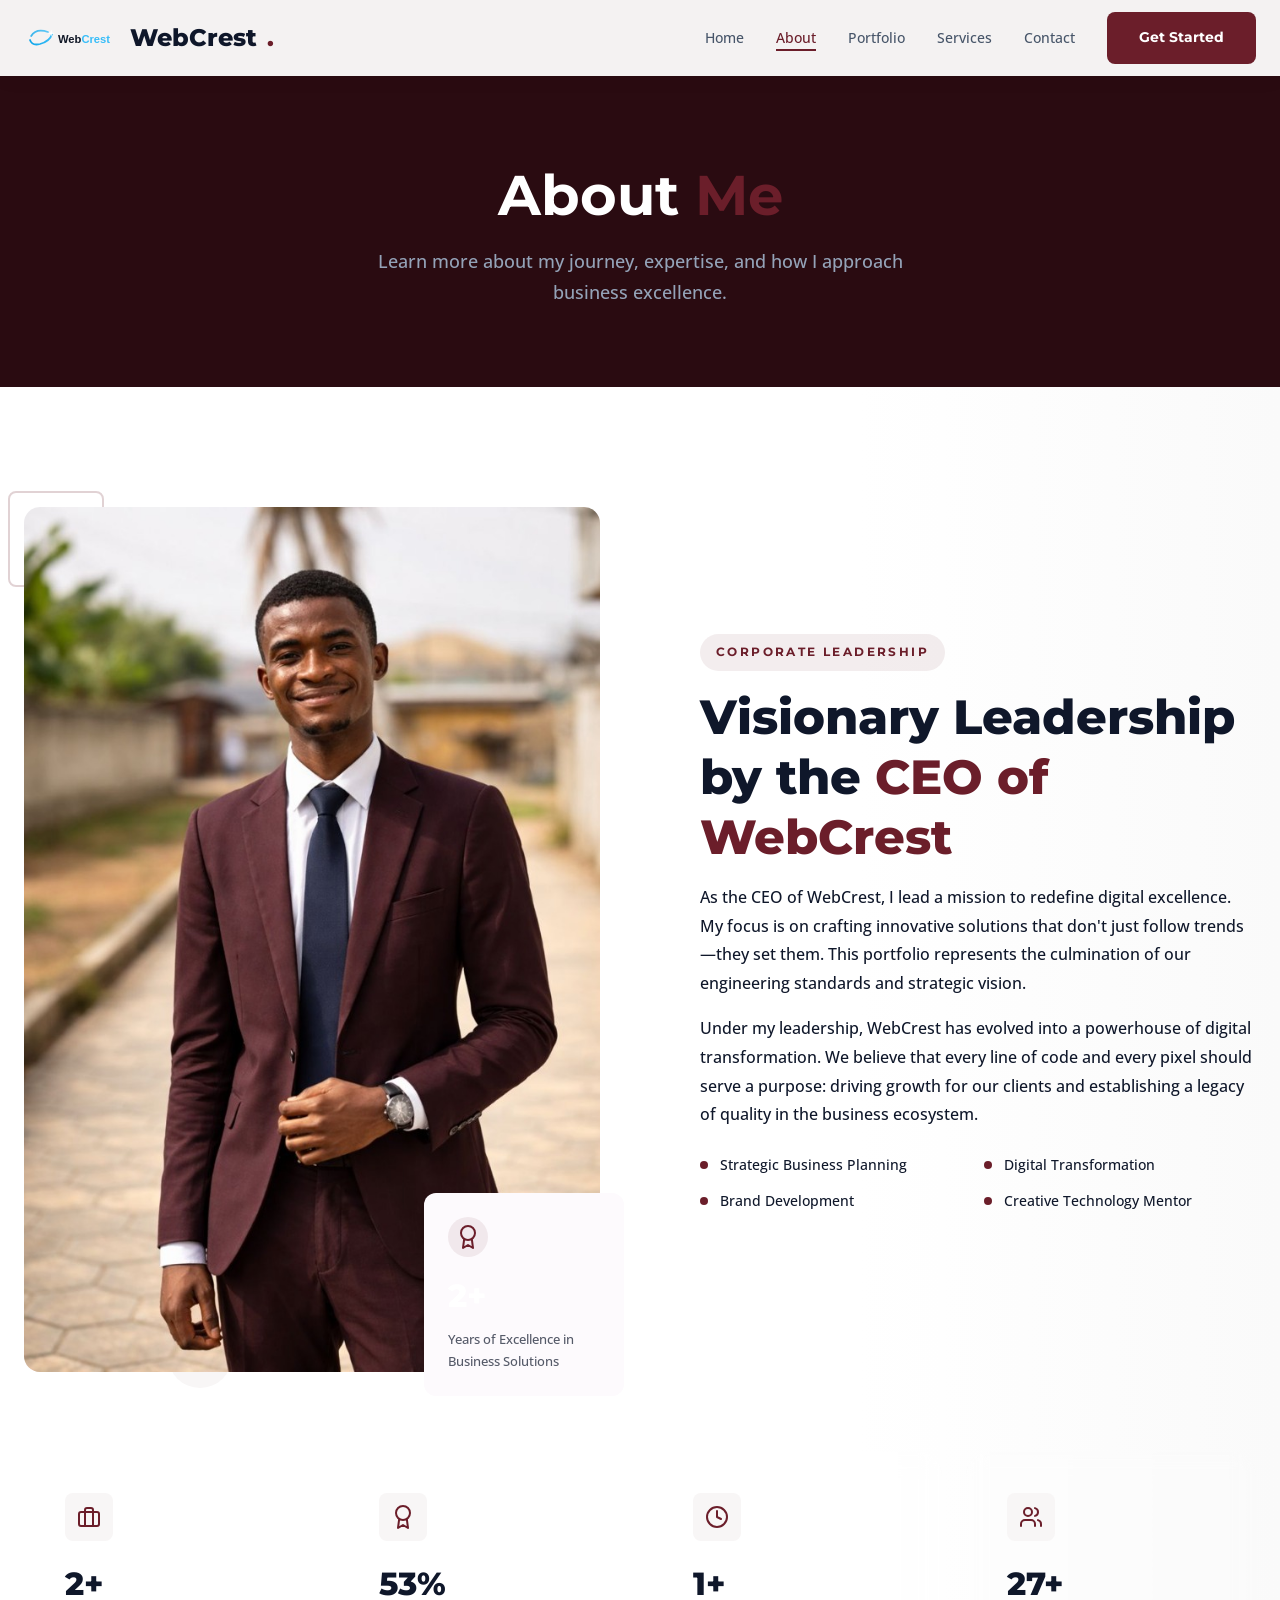
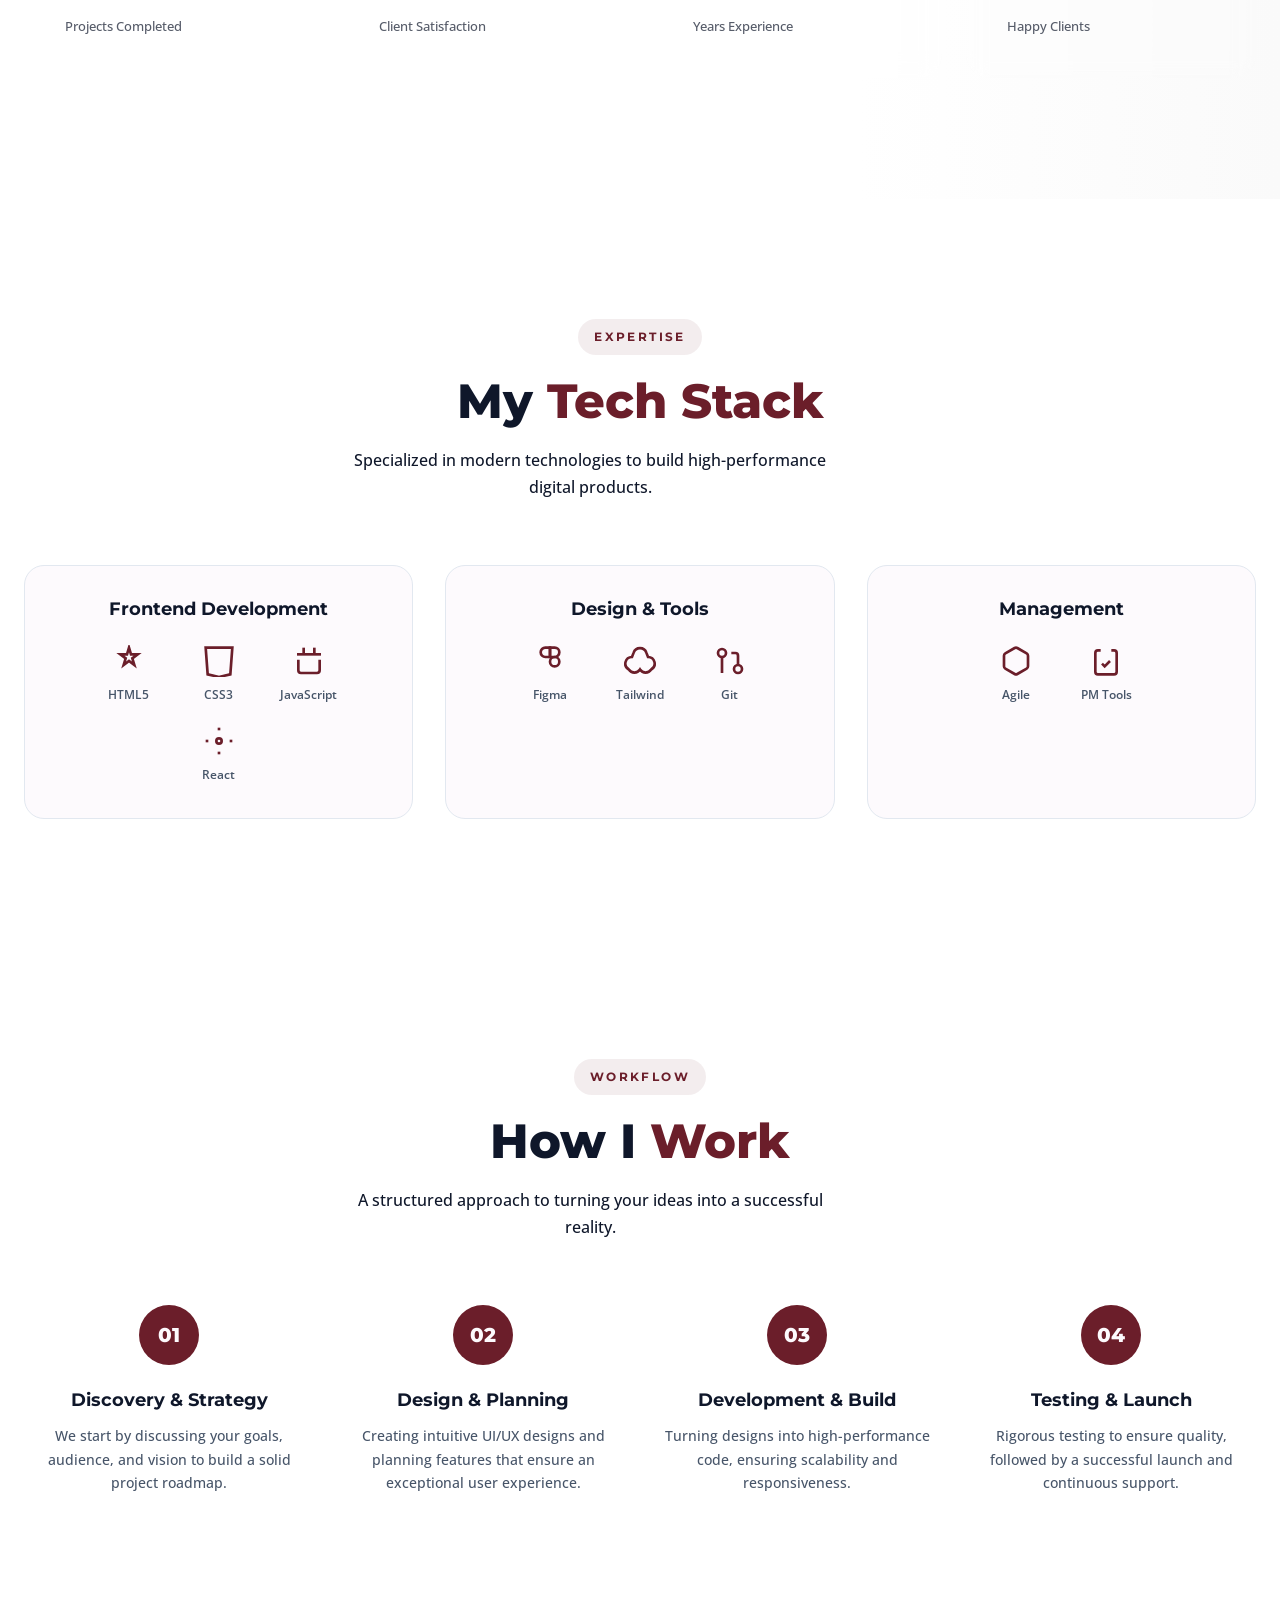
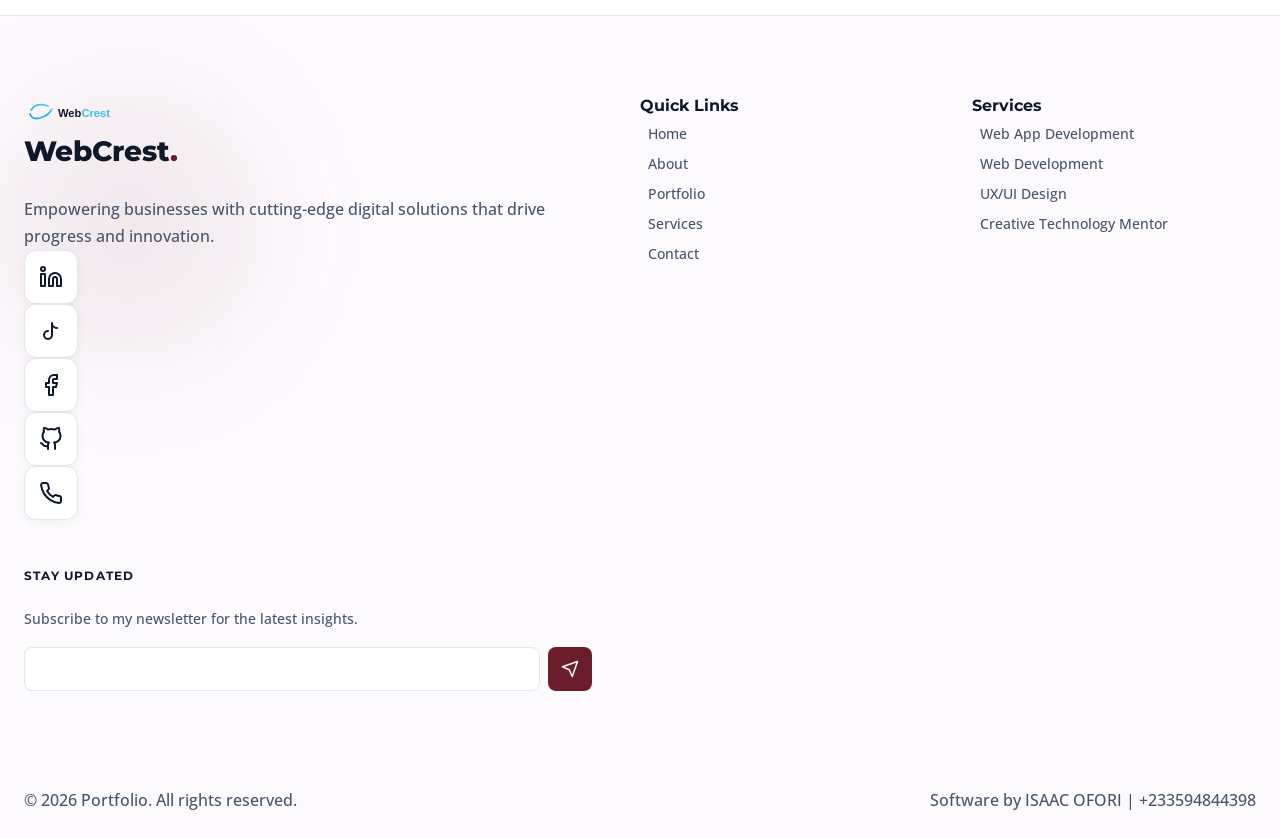
==== commit f0977080: "fix: update form submission and rebrand to Creative Technology Mentor" ====
--- a/about.html
+++ b/about.html
@@ -97,7 +97,7 @@
                         </div>
                         <div class="feature-item">
                             <span class="feature-dot"></span>
-                            <span>Project Management</span>
+                            <span>Creative Technology Mentor</span>
                         </div>
                     </div>
                 </div>
@@ -315,6 +315,13 @@
                                 stroke="currentColor" stroke-width="2" stroke-linecap="round" stroke-linejoin="round">
                                 <path d="M18 2h-3a5 5 0 0 0-5 5v3H7v4h3v8h4v-8h3l1-4h-4V7a1 1 0 0 1 1-1h3z" />
                             </svg></a>
+                        <a href="https://github.com/ike2040" target="_blank" class="social-link" title="GitHub"><svg
+                                width="18" height="18" viewBox="0 0 24 24" fill="none" stroke="currentColor"
+                                stroke-width="2" stroke-linecap="round" stroke-linejoin="round">
+                                <path
+                                    d="M9 19c-5 1.5-5-2.5-7-3m14 6v-3.87a3.37 3.37 0 0 0-.94-2.61c3.14-.35 6.44-1.54 6.44-7A5.44 5.44 0 0 0 20 4.77 5.07 5.07 0 0 0 19.91 1S18.73.65 16 2.48a13.38 13.38 0 0 0-7 0C6.27.65 5.09 1 5.09 1A5.07 5.07 0 0 0 5 4.77a5.44 5.44 0 0 0-1.5 3.78c0 5.42 3.3 6.61 6.44 7A3.37 3.37 0 0 0 9 18.13V22">
+                                </path>
+                            </svg></a>
                         <a href="https://wa.me/233594844398" target="_blank" class="social-link" title="WhatsApp"><svg
                                 width="18" height="18" viewBox="0 0 24 24" fill="none" stroke="currentColor"
                                 stroke-width="2" stroke-linecap="round" stroke-linejoin="round">
@@ -339,14 +346,14 @@
                         <li><a href="services.html">Web App Development</a></li>
                         <li><a href="services.html">Web Development</a></li>
                         <li><a href="services.html">UX/UI Design</a></li>
-                        <li><a href="services.html">Project Management</a></li>
+                        <li><a href="services.html">Creative Technology Mentor</a></li>
                     </ul>
                 </div>
                 <div class="footer-newsletter scroll-animate stagger-3">
                     <h4>Stay Updated</h4>
                     <p>Subscribe to my newsletter for the latest insights.</p>
-                    <form class="newsletter-form" id="newsletterForm">
-                        <input type="email" placeholder="Email Address" required>
+                    <form class="newsletter-form" id="newsletterForm" action="https://formspree.io/f/xojkbbpn" method="POST">
+                        <input type="email" name="email" placeholder="Email Address" required>
                         <button type="submit">
                             <svg width="18" height="18" viewBox="0 0 24 24" fill="none" stroke="currentColor"
                                 stroke-width="2" stroke-linecap="round" stroke-linejoin="round">
